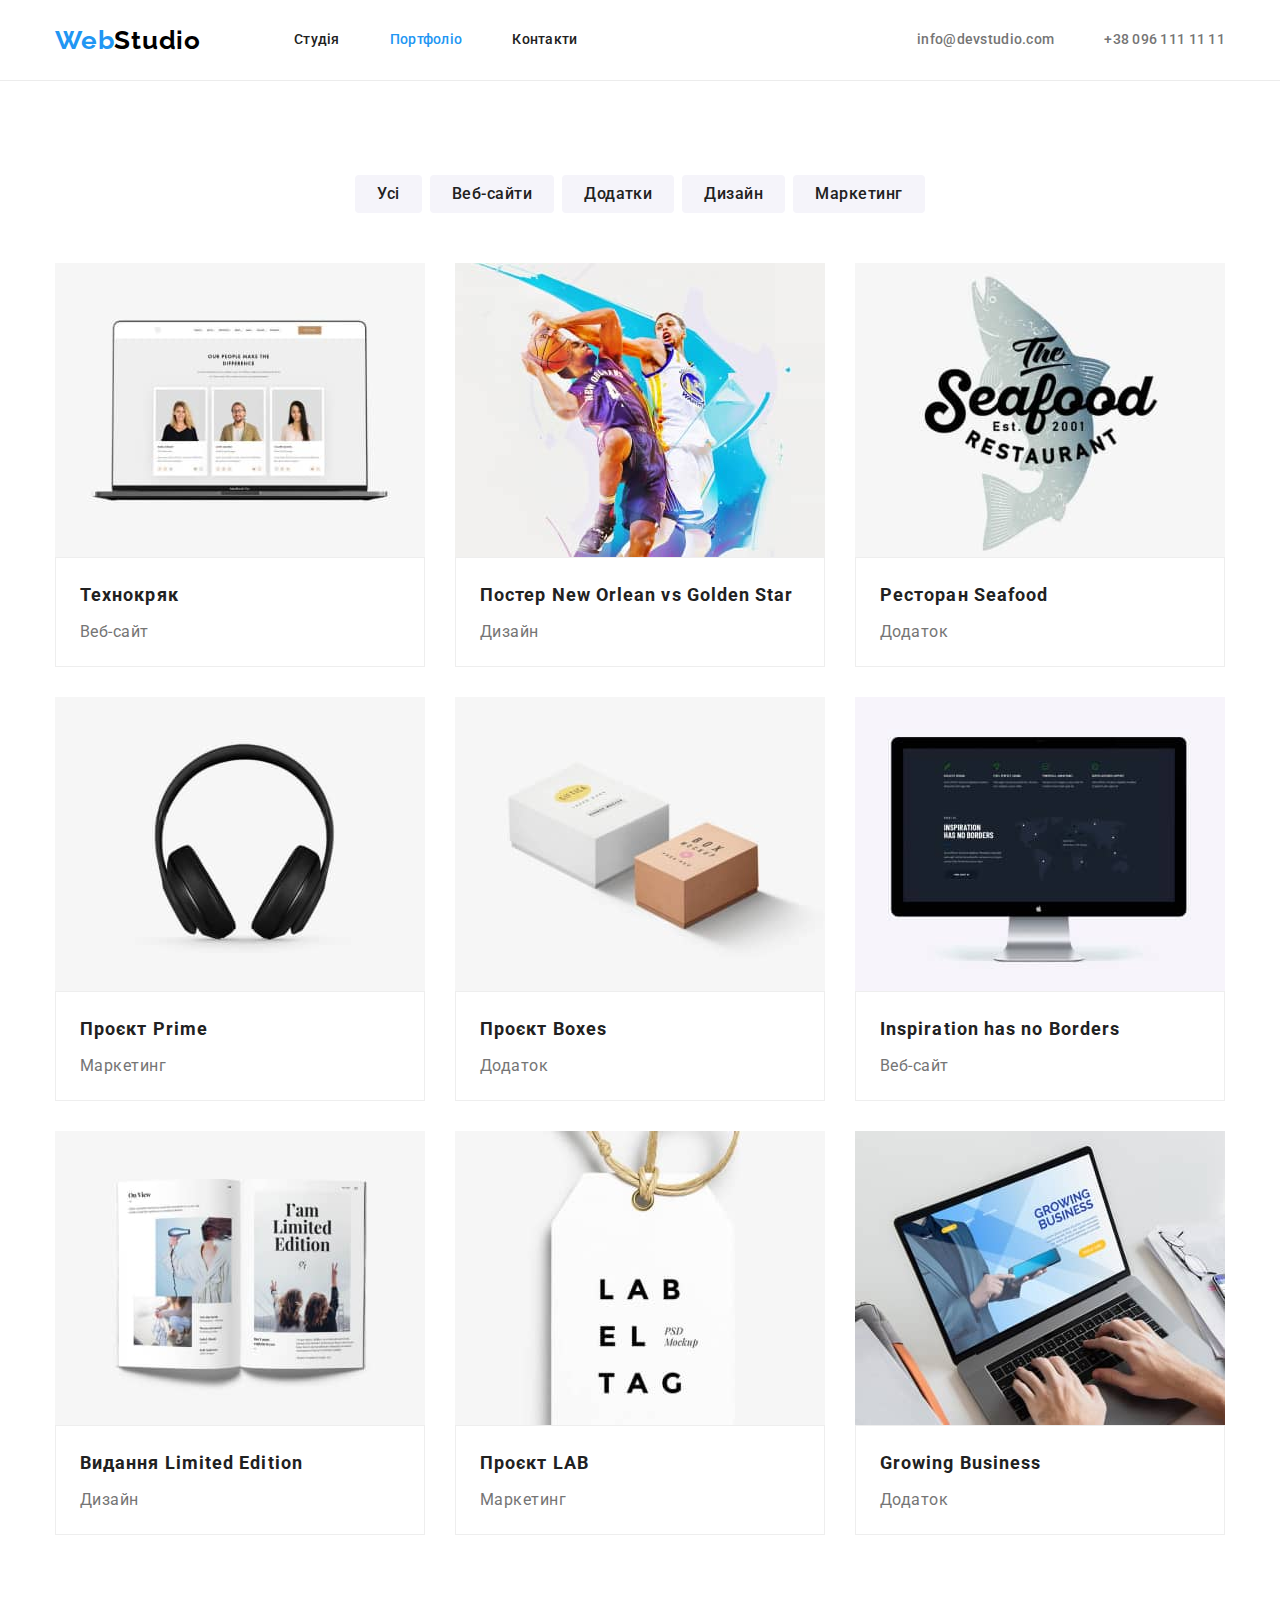
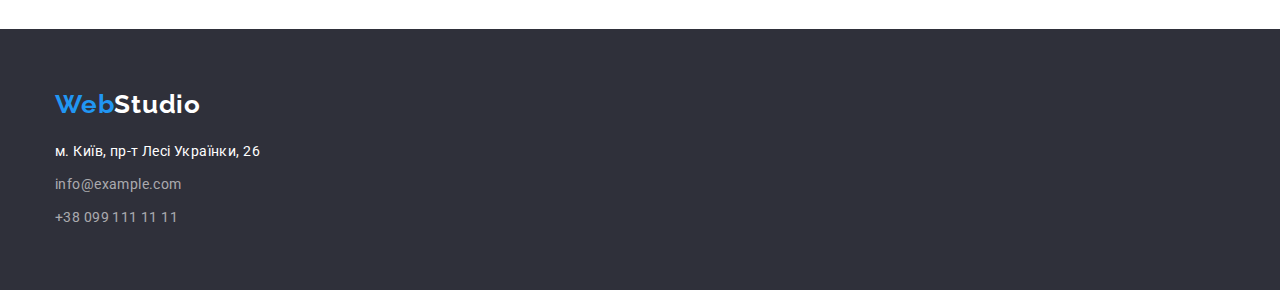
==== portfolio.html @ c918954a "repository for hw-04" ====
<!DOCTYPE html>
<html lang="uk">
<head>
    <meta charset="UTF-8">
    <meta http-equiv="X-UA-Compatible" content="IE=edge">
    <meta name="viewport" content="width=device-width, initial-scale=1.0">
    <title>Portfolio</title>
    <link rel="preconnect" href="https://fonts.googleapis.com">
    <link rel="preconnect" href="https://fonts.gstatic.com" crossorigin>
    <link href="https://fonts.googleapis.com/css2?family=Raleway:wght@700&family=Roboto:wght@400;500;700;900&display=swap"
        rel="stylesheet">
    <link rel="stylesheet" href="https://cdn.jsdelivr.net/npm/modern-normalize@1.1.0/modern-normalize.min.css">
    <link rel="stylesheet" href="./css/style.css">
    
</head>

<body>
    <header class="page-header"><!--шапка сторінки-->
        <div class="page-header-container container">
            <a class="logo-accent header-logo link" href="./index.html">Web<span class="top-logo">Studio</span>
            </a>
        <nav>
            <ul class="menu-container">
                <li class="list"><a class="menu-links link" href="./index.html">Студія</a></li>
                <li class="list"><a class="menu-links link current" href="./portfolio.html">Портфоліо</a></li>
                <li class="list"><a class="menu-links link" href="">Контакти</a></li>
            </ul>
        </nav>
    
        <ul class="contacts-container">
            <li class="list"><a class="contacts-links link" href="mailto:info@devstudio.com">info@devstudio.com</a></li>
            <li class="list"><a class="contacts-links link" href="tel:+380961111111">+38 096 111 11 11</a></li>
        </ul>
        </div>
    </header>

    <main><!--Основний контент-->
        <h1 class="visually-hidden">Портфоліо</h1>

    <section class="section">
        <div class="container">
            <ul class="filter-list list">
                <li><button class="filter-btn" type="button">Усі</button></li>
                <li><button class="filter-btn" type="button">Веб-сайти</button></li>
                <li><button class="filter-btn" type="button">Додатки</button></li>
                <li><button class="filter-btn" type="button">Дизайн</button></li>
                <li><button class="filter-btn" type="button">Маркетинг</button></li>
            </ul>
            
            <ul class="project-list list">
                <li>
                    <a class="link" href="">
                        <img src="./images/portfolio/tehnokryak.jpg" alt="екран ноутбука з зображенням веб-сайту" width="370">
                        <div class="project-card-container">
                            <h2 class="project-headers">Технокряк</h2>
                            <p class="project-description">Веб-сайт</p>
                        </div>
                    </a>
                </li>
            
                <li>
                    <a class="link" href="">
                        <img src="./images/portfolio/poster-orlean.jpg" alt="двоє баскедболістів змагаються за перемогу"
                            width="370">
                        <div class="project-card-container">
                            <h2 class="project-headers">Постер New Orlean vs Golden Star</h2>
                            <p class="project-description">Дизайн</p>
                        </div>
                    </a>
                </li>
            
                <li>
                    <a class="link" href="">
                        <img src="./images/portfolio/restoran.jpg" alt="риба логотип морської їжі" width="370">
                        <div class="project-card-container">
                            <h2 class="project-headers">Ресторан Seafood</h2>
                            <p class="project-description">Додаток</p>
                        </div>
                    </a>
                </li>
            
                <li>
                    <a class="link" href="">
                        <img src="./images/portfolio/prime-proj.jpg" alt="навушники" width="370">
                         <div class="project-card-container">
                            <h2 class="project-headers">Проєкт Prime</h2>
                            <p class="project-description">Маркетинг</p>
                        </div>
                    </a>
                </li>
            
                <li>
                    <a class="link" href="">
                        <img src="./images/portfolio/proj-boxes.jpg" alt="дві коробочки на білому фоні" width="370">
                        <div class="project-card-container">
                            <h2 class="project-headers">Проєкт Boxes</h2>
                            <p class="project-description">Додаток</p>
                        </div>
                    </a>
                </li>
            
                <li>
                    <a class="link" href="">
                        <img src="./images/portfolio/inspiration.jpg" alt="монітор з веб-сайтом" width="370">
                        <div class="project-card-container">
                            <h2 class="project-headers">Inspiration has no Borders</h2>
                            <p class="project-description">Веб-сайт</p>
                        </div>
                    </a>
                </li>
            
                <li>
                    <a class="link" href="">
                        <img src="./images/portfolio/limited-edition.jpg" alt="розгорнута книга" width="370">
                        <div class="project-card-container">
                            <h2 class="project-headers">Видання Limited Edition</h2>
                            <p class="project-description">Дизайн</p>
                        </div>
                    </a>
                </li>
            
                <li>
                    <a class="link" href="">
                        <img src="./images/portfolio/lab.jpg" alt="бірка з надписом лаб ель таг" width="370">
                        <div class="project-card-container">
                            <h2 class="project-headers">Проєкт LAB</h2>
                            <p class="project-description">Маркетинг</p>
                        </div>
                    </a>
                </li>
            
                <li>
                    <a class="link" href="">
                        <img src="./images/portfolio/growing-bussines.jpg" alt="робота за ноутбуком в додатку бізнесу" width="370">
                        <div class="project-card-container">
                            <h2 class="project-headers">Growing Business</h2>
                            <p class="project-description">Додаток</p>
                        </div>
                    </a>
                </li>
            </ul>
        </div>

    </section>
    
    </main>

    <footer class="footer"><!--Підвал-->
     <div class="container">

             <a class="logo-accent footer-logo link" href="./index.html">Web<span class="bottom-logo">Studio</span>
            </a>
         <address>
             <ul class="list">
                 <li class="address-items">
                     <a class="address-link link" href="https://goo.gl/maps/CPtrU1FHBa2aNyZL9" target="_blank"
                        rel="noopener noreferrer nofollow">м. Київ, пр-т Лесі
                        Українки, 26</a>
                 </li>
                 <li class="address-items"><a class="footer-contacts link"
                        href="mailto:info@example.com">info@example.com</a>
                    </li>
                 <li class="address-items"><a class="footer-contacts link" href="tel:+380991111111">+38 099 111 11 11</a>
                 </li>
             </ul>
         </address>
     </div>
    </footer>
</body>
</html>
---- css/style.css ----
:root {
  --primary-font-text: "Roboto", sans-serif;
  --logo-font-text: "Raleway", sans-serif;
  --accent-color: #2196f3;
  --accent-second-color: #000000;
  --headers-color: #212121;
  --text-color: #757575;
  --background-color: #2f303a;
  --primary-page-color: #ffffff;
  --team-section-color: #f5f4fa;
  --accent-active-color: #188ce8;
  --line-shadow-color: #ececec;
  --translucent-page-color: #ffffff99;
  --project-border-color: #eeeeee;
}

body {
  font-family: var(--primary-font-text);
  background-color: var(--primary-page-color);
  color: var(--text-color);
  font-size: 14px;
  letter-spacing: 0.03em;
}

h1,
h2,
h3,
h4,
p {
  margin: 0;
}

ul,
ol {
  margin: 0;
  padding-left: 0;
}

img {
  display: block;
  max-width: 100%;
  height: auto;
}

button {
  display: block;
  margin: 0 auto;
  cursor: pointer;
  border: none;
  border-radius: 4px;
}

.list {
  list-style: none;
}

.link {
  text-decoration: none;
}

.visually-hidden {
  position: absolute;
  white-space: nowrap;
  width: 1px;
  height: 1px;
  overflow: hidden;
  border: 0;
  padding: 0;
  clip: rect(0 0 0 0);
  clip-path: inset(50%);
  margin: -1px;
}

.container {
  width: 1200px;
  margin: 0 auto;
  padding: 0 15px;
}

.section {
  padding-top: 94px;
  padding-bottom: 94px;
}

/* ====general-logo-items=== */
.logo-accent {
  display: block;
  font-family: var(--logo-font-text);
  font-weight: 700;
  font-size: 26px;
  line-height: 1.19;
  letter-spacing: 0.03em;
  color: var(--accent-color);
}
/* ====general-logo-items-end=== */

/* ====header=== */
/* ====menu=== */
.header-logo {
  margin-right: 93px;
}

.top-logo {
  color: var(--accent-second-color);
}

.page-header {
  border-bottom: 1px solid var(--line-shadow-color);
}

.page-header-container {
  display: flex;
  align-items: center;
}

.menu-container {
  display: flex;
  column-gap: 50px;
}

.menu-links {
  display: block;
  padding-top: 32px;
  padding-bottom: 32px;

  font-weight: 500;
  font-size: 14px;
  line-height: 1.14;
  letter-spacing: 0.02em;
  color: var(--headers-color);
}

.menu-links:hover,
.menu-links:focus {
  color: var(--accent-color);
}

.current {
  color: var(--accent-color);
}
/* ====menu-end=== */

/* ====contacts== */
.contacts-container {
  display: flex;
  margin-left: auto;
  column-gap: 50px;
}

.contacts-links {
  display: block;
  padding-top: 32px;
  padding-bottom: 32px;

  font-weight: 500;
  font-size: 14px;
  line-height: 1.14;
  letter-spacing: 0.02em;
  color: var(--text-color);
}

.contacts-links:hover,
.contacts-links:focus {
  color: var(--accent-color);
}
/* ====contacts-end== */
/* ====header-end=== */

/* ====main-studio==== */
/* ===section-hero=== */
.hero {
  padding-top: 200px;
  padding-bottom: 200px;
  background-color: var(--background-color);
}

.hero-slogan {
  margin: 0 auto 30px;
  width: 696px;

  font-weight: 900;
  font-size: 44px;
  line-height: 1.36;
  text-align: center;
  letter-spacing: 0.06em;
  text-transform: uppercase;
  color: var(--primary-page-color);
}

.hero-btn {
  padding: 10px 32px;

  font-family: inherit;
  font-weight: 700;
  font-size: 16px;
  line-height: 1.88;
  letter-spacing: 0.06em;

  background-color: var(--accent-color);
  color: var(--primary-page-color);
  box-shadow: 0px 4px 4px rgba(0, 0, 0, 0.15);
}

.hero-btn:active,
.hero-btn:hover,
.hero-btn:focus {
  background: var(--accent-active-color);
  box-shadow: 0px 4px 4px rgba(0, 0, 0, 0.15);
}
/* ===section-hero-end=== */

/* ===sectin-features=== */

.features-list {
  display: flex;
  column-gap: 30px;
}

.features-item {
  width: 270px;
}

.features-headers {
  margin-bottom: 10px;

  font-weight: 700;
  font-size: 14px;
  line-height: 1.14;
  letter-spacing: 0.03em;
  text-transform: uppercase;
  color: var(--headers-color);
}

.features-description {
  font-size: 14px;
  line-height: 1.71;
  letter-spacing: 0.03em;
  color: var(--text-color);
}
/* ===section-features-end=== */

/* ===section-directions=== */
.directions-list {
  display: flex;
  column-gap: 30px;
}

/* ===section-directions-end=== */

/* ===directions-and-team-headers== */
.directions-header,
.team-header {
  margin-bottom: 50px;

  font-weight: 700;
  font-size: 36px;
  line-height: 1.17;
  text-align: center;
  letter-spacing: 0.03em;
  color: var(--headers-color);
}
/* ===directions-and-team-headers== */

/* ===section-team=== */
.team {
 background-color: var(--team-section-color);
}

.team-list {
  display: flex;
  column-gap: 30px;
}

.team-cards {
  background-color: var(--primary-page-color);
  box-shadow: 0px 1px 3px rgba(0, 0, 0, 0.12), 0px 1px 1px rgba(0, 0, 0, 0.14),
    0px 2px 1px rgba(0, 0, 0, 0.2);
  border-radius: 0px 0px 4px 4px;
}

.team-cards-description {
  padding-top: 30px;
  padding-bottom: 30px;
}

.team-names {
  margin-bottom: 10px;

  font-weight: 500;
  font-size: 16px;
  line-height: 1.19;
  text-align: center;
  letter-spacing: 0.03em;
  color: var(--headers-color);
}

.team-profession {
  font-size: 16px;
  line-height: 1.19;
  text-align: center;
  letter-spacing: 0.03em;
  color: var(--text-color);
}
/* ===section-team-end=== */
/* ====main-studio-end==== */

/*=======portfolio=page========*/
/* ===filter-buttons=== */
.filter-list {
  display: flex;
  justify-content: center;
  column-gap: 8px;
  margin-bottom: 50px;
}

.filter-btn {
  padding: 6px 22px;

  font-weight: 500;
  font-size: 16px;
  line-height: 1.63;
  text-align: center;
  letter-spacing: 0.03em;

  background-color: var(--team-section-color);
  color: var(--headers-color);
}

.filter-btn:active,
.filter-btn:focus,
.filter-btn:hover {
  background: var(--accent-color);
  box-shadow: 0px 3px 1px rgba(0, 0, 0, 0.1), 0px 1px 2px rgba(0, 0, 0, 0.08),
    0px 2px 2px rgba(0, 0, 0, 0.12);
  color: var(--primary-page-color);
}
/* ===filter-buttons-end=== */

/* ===portfolio-projects=== */
.project-list {
  display: flex;
  flex-wrap: wrap;
  gap: 30px;
}

.project-headers {
  margin-bottom: 4px;

  font-family: inherit;
  font-weight: 700;
  font-size: 18px;
  line-height: 2;
  letter-spacing: 0.06em;
  color: var(--headers-color);
}

.project-description {
  font-family: inherit;
  font-size: 16px;
  line-height: 1.88;
  letter-spacing: 0.03em;
  color: var(--text-color);
}

.project-card-container {
  padding: 19px 24px;
  border: 1px solid var(--project-border-color);
}
/* ===portfolio-projects-end=== */
/*=======portfolio=page-end========*/

/* ===footer=== */
.footer-logo {
  margin-bottom: 20px;
}

.bottom-logo {
  color: var(--primary-page-color);
}

.footer {
  padding-top: 60px;
  padding-bottom: 60px;

  background-color: var(--background-color);
}

.address-items:not(:last-child) {
  margin-bottom: 9px;
}

.address-link {
  font-style: normal;
  font-weight: 400;
  font-size: 14px;
  line-height: 1.71;
  letter-spacing: 0.03em;
  color: var(--primary-page-color);
}

.address-link:hover,
.address-link:focus {
  color: var(--accent-color);
}

.footer-contacts {
  font-style: normal;
  font-weight: 400;
  font-size: 14px;
  line-height: 1.71;
  letter-spacing: 0.03em;
  color: var(--translucent-page-color);
}

.footer-contacts:hover,
.footer-contacts:focus {
  color: var(--accent-color);
}
/* ===footer-end=== */
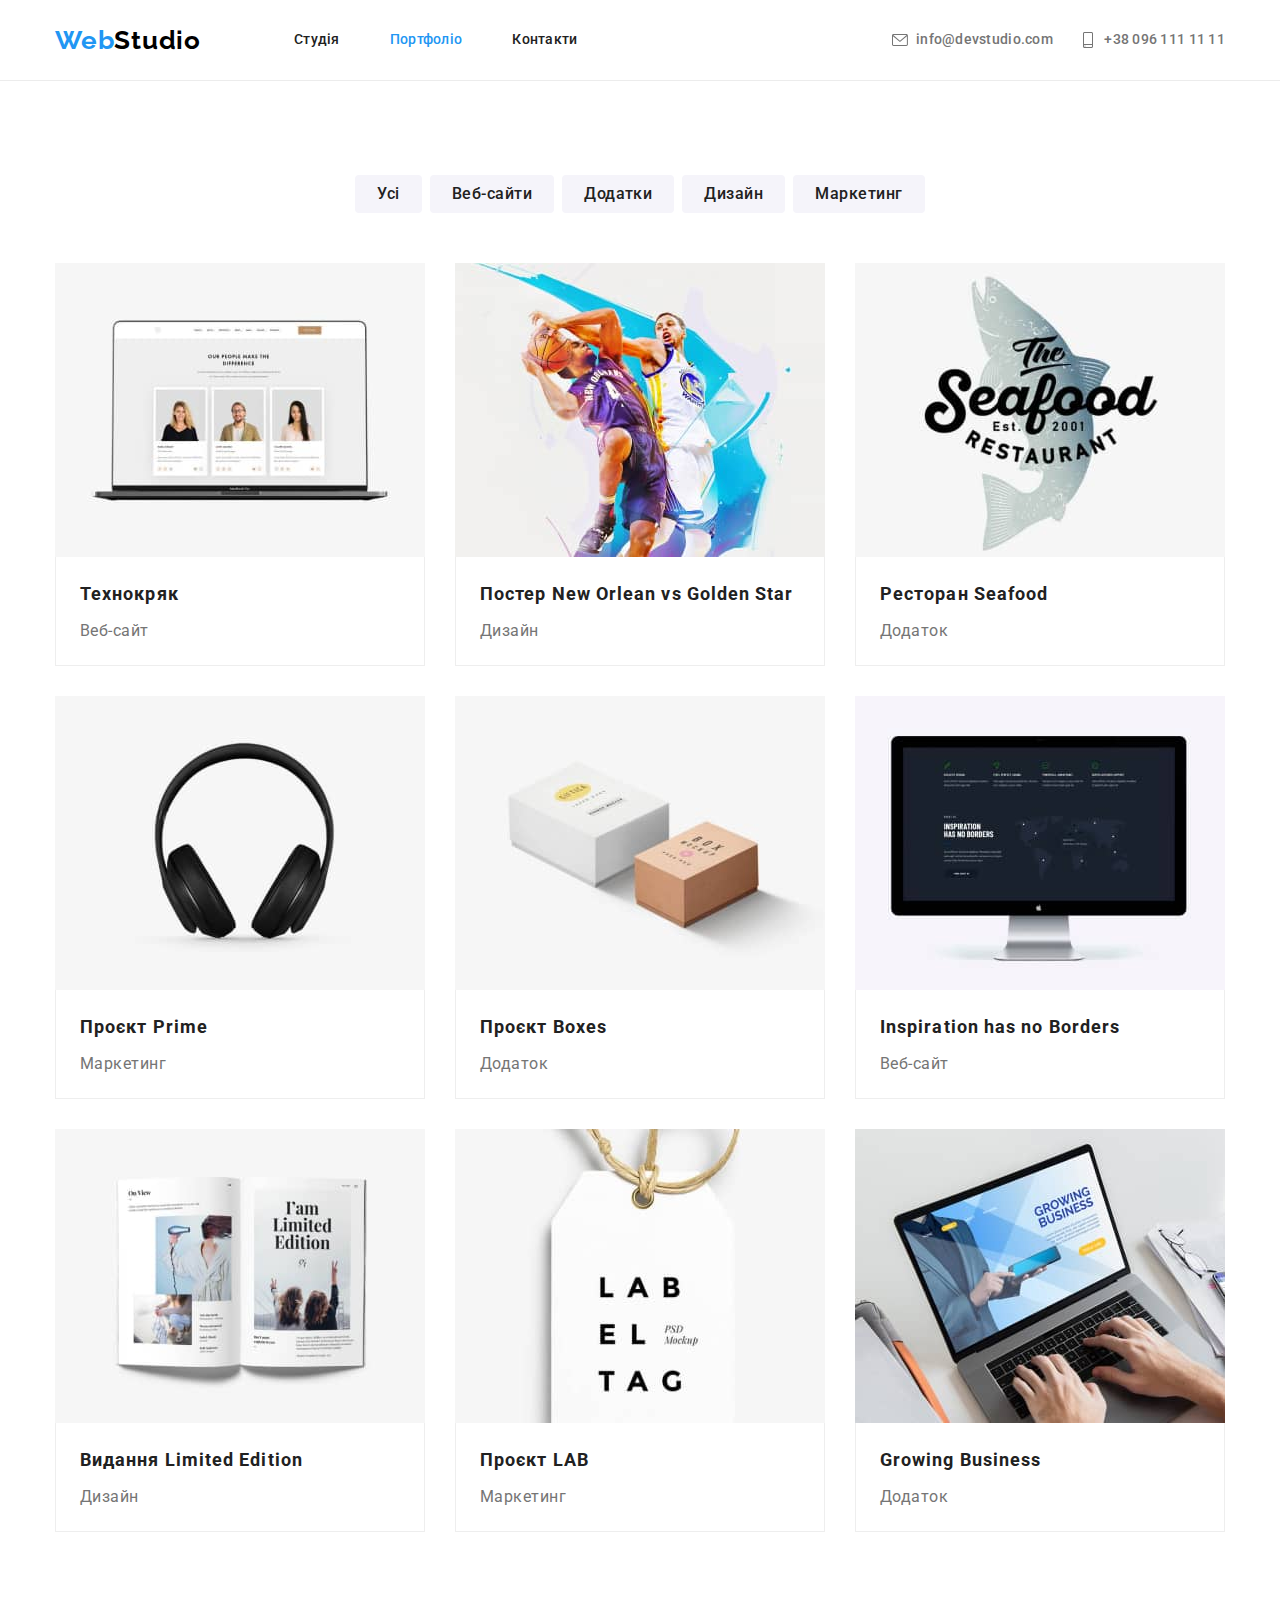
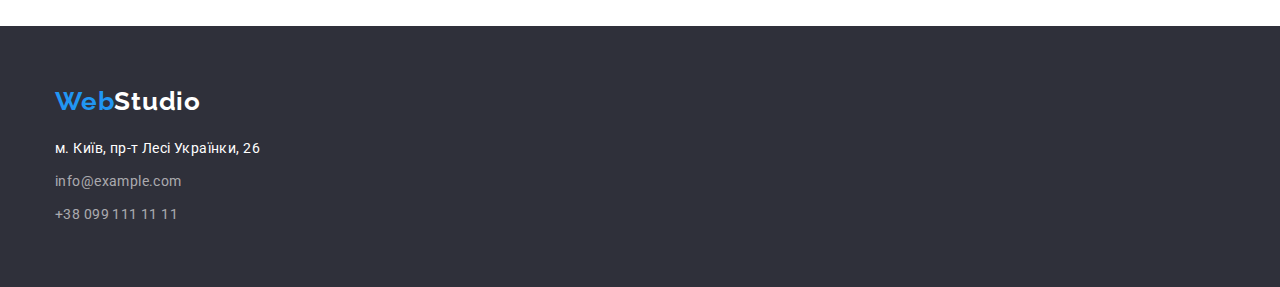
==== commit f1b9937c: "made icons to the links" ====
--- a/portfolio.html
+++ b/portfolio.html
@@ -28,8 +28,20 @@
         </nav>
     
         <ul class="contacts-container">
-            <li class="list"><a class="contacts-links link" href="mailto:info@devstudio.com">info@devstudio.com</a></li>
-            <li class="list"><a class="contacts-links link" href="tel:+380961111111">+38 096 111 11 11</a></li>
+            <li class="contacts-item-maill list">
+                <a class="contacts-links link" href="mailto:info@devstudio.com">
+                    <svg lang="en" aria-label="e-mail icon" width="16" height="12">
+                        <use href="./images/sprite.svg#envelope"></use>
+                    </svg>
+                    info@devstudio.com</a>
+            </li>
+            <li class="contacts-item-tell list">
+                <a class="contacts-links link" href="tel:+380961111111">
+                    <svg lang="en" aria-label="phone icon" width="10" height="16">
+                        <use href="./images/sprite.svg#smartphone"></use>
+                    </svg>
+                    +38 096 111 11 11</a>
+            </li>
         </ul>
         </div>
     </header>
--- a/css/style.css
+++ b/css/style.css
@@ -5,13 +5,15 @@
   --accent-second-color: #000000;
   --headers-color: #212121;
   --text-color: #757575;
-  --background-color: #2f303a;
+  --background-footer-color: #2f303a;
   --primary-page-color: #ffffff;
   --team-section-color: #f5f4fa;
   --accent-active-color: #188ce8;
   --line-shadow-color: #ececec;
   --translucent-page-color: #ffffff99;
   --project-border-color: #eeeeee;
+  --bg-hero-color: #c4c4c4;
+  --icon-fill: #afb1b8;
 }
 
 body {
@@ -144,13 +146,27 @@
 .contacts-container {
   display: flex;
   margin-left: auto;
-  column-gap: 50px;
-}
+  column-gap: 30px;
+}
+
+.contacts-item-maill {
+  width: 161px;
+}
+
+.contacts-item-tell {
+  width: 142px;
+}
+
 
 .contacts-links {
-  display: block;
-  padding-top: 32px;
-  padding-bottom: 32px;
+  display: flex;
+  align-items: center;
+  justify-content: space-between;
+  width: 100%;
+  height: 100%;
+  padding: 32px 0;
+
+  fill: currentColor;
 
   font-weight: 500;
   font-size: 14px;
@@ -169,9 +185,19 @@
 /* ====main-studio==== */
 /* ===section-hero=== */
 .hero {
-  padding-top: 200px;
-  padding-bottom: 200px;
-  background-color: var(--background-color);
+  display: flex;
+  align-items: center;
+  max-width: 1600px;
+  height: 600px;
+  margin: 0 auto;
+
+  background-color: var(--bg-hero-color);
+  background-image: linear-gradient(
+      to right,
+      rgba(47, 48, 58, 0.4),
+      rgba(47, 48, 58, 0.4)
+    ),
+    url(../images/hero-image.jpg);
 }
 
 .hero-slogan {
@@ -210,6 +236,17 @@
 /* ===section-hero-end=== */
 
 /* ===sectin-features=== */
+.thumb-features {
+  display: flex;
+  align-items: center;
+  justify-content: center;
+  width: 270px;
+  height: 120px;
+  margin-bottom: 30px;
+
+  background-color: var(--team-section-color);
+  border-radius: 4px;
+}
 
 .features-list {
   display: flex;
@@ -263,7 +300,7 @@
 
 /* ===section-team=== */
 .team {
- background-color: var(--team-section-color);
+  background-color: var(--team-section-color);
 }
 
 .team-list {
@@ -295,11 +332,40 @@
 }
 
 .team-profession {
+  margin-bottom: 16px;
+
   font-size: 16px;
   line-height: 1.19;
   text-align: center;
   letter-spacing: 0.03em;
   color: var(--text-color);
+}
+
+.team-social-list {
+  display: flex;
+  justify-content: center;
+  column-gap: 10px;
+}
+
+.team-social-links {
+  display: flex;
+  justify-content: center;
+  align-items: center;
+  width: 44px;
+  height: 44px;
+  border-radius: 50%;
+  
+   color: var(--icon-fill);
+}
+
+.social-icon {
+  fill: currentColor;
+}
+
+.team-social-links:hover,
+.team-social-links:focus {
+  color: var(--primary-page-color);
+  background-color: var(--accent-color);
 }
 /* ===section-team-end=== */
 /* ====main-studio-end==== */
@@ -365,6 +431,7 @@
 .project-card-container {
   padding: 19px 24px;
   border: 1px solid var(--project-border-color);
+  border-top: none;
 }
 /* ===portfolio-projects-end=== */
 /*=======portfolio=page-end========*/
@@ -382,7 +449,7 @@
   padding-top: 60px;
   padding-bottom: 60px;
 
-  background-color: var(--background-color);
+  background-color: var(--background-footer-color);
 }
 
 .address-items:not(:last-child) {
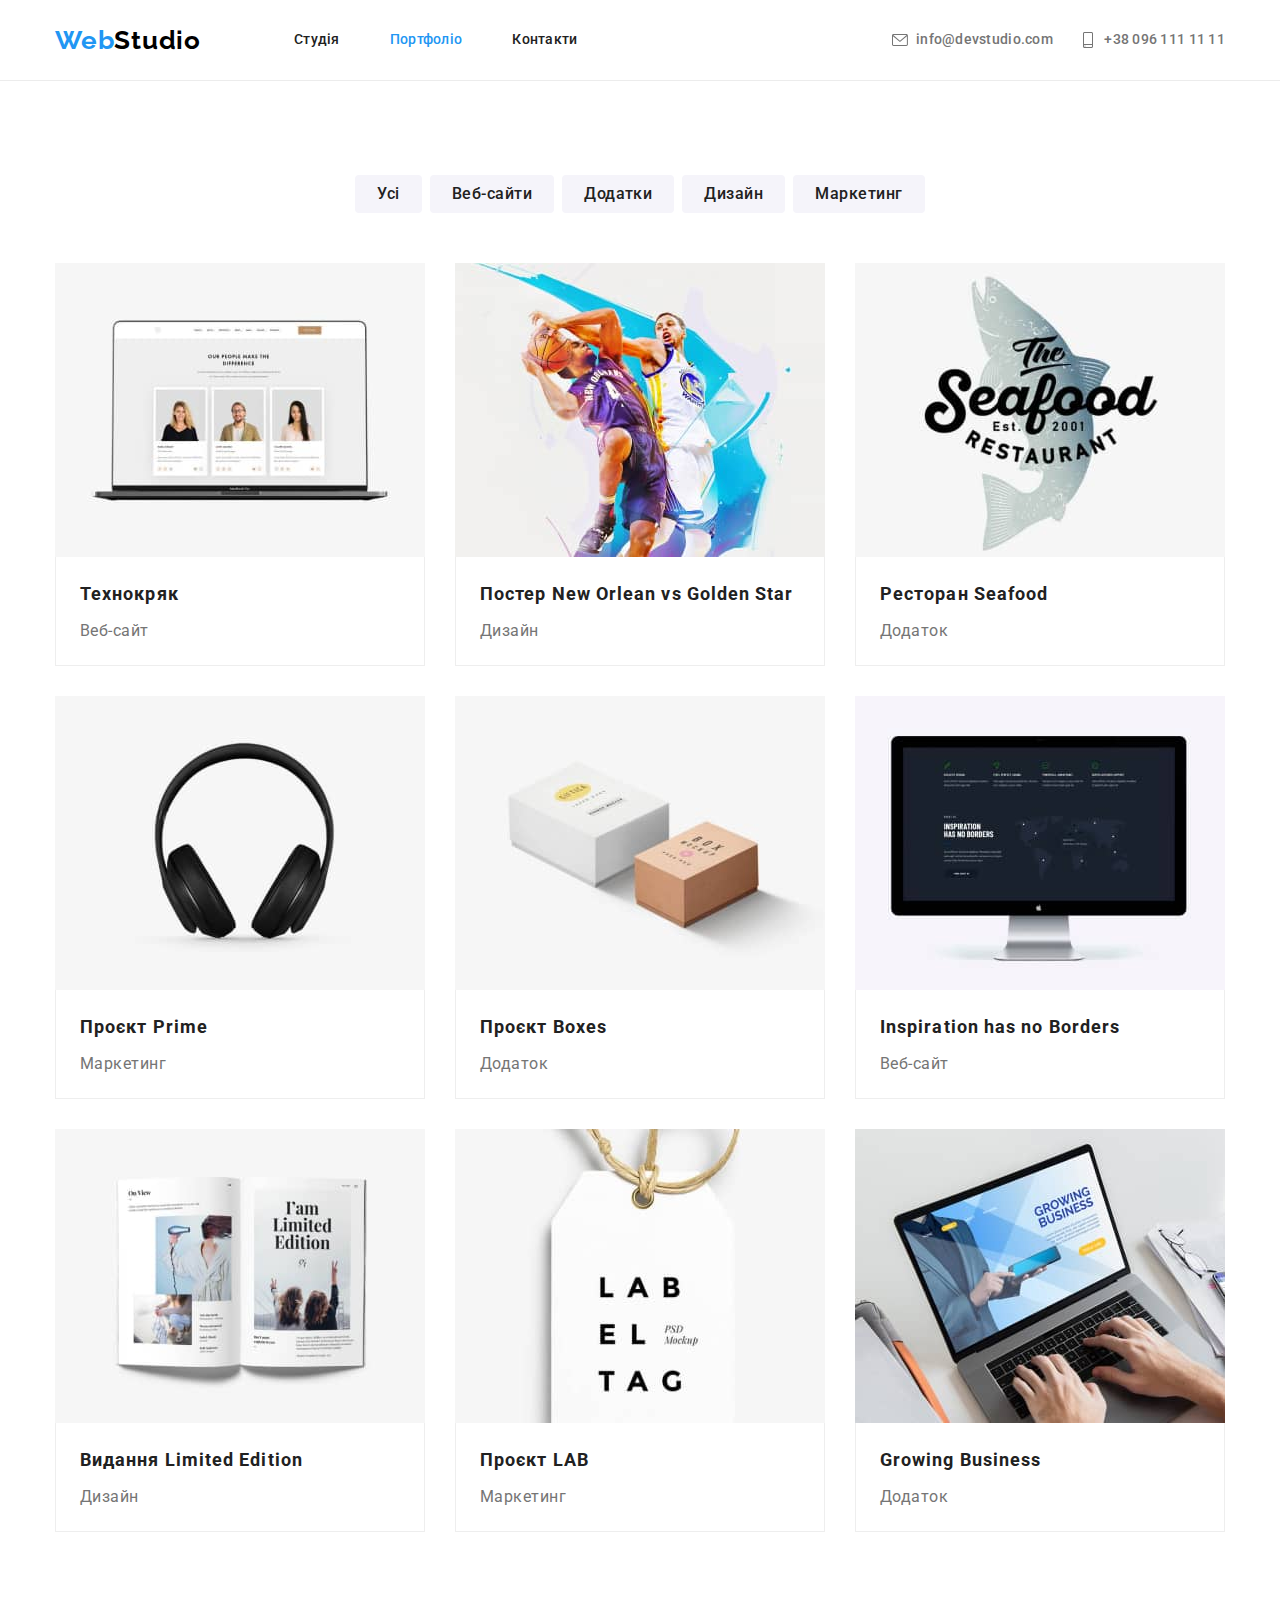
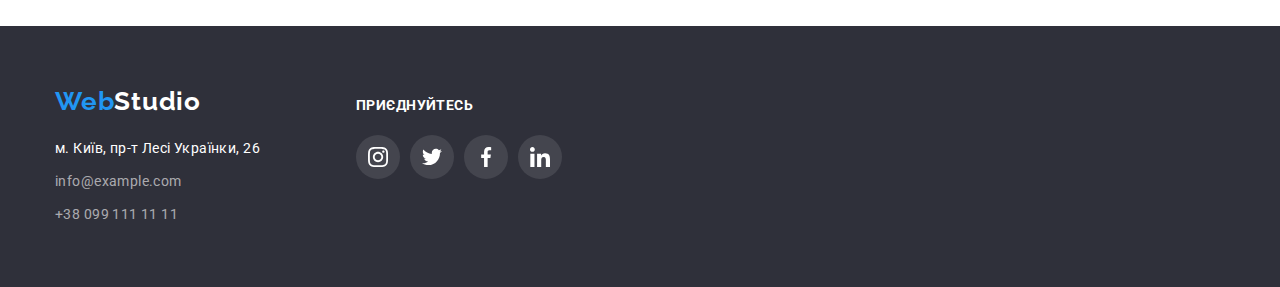
==== commit 02c8b275: "finished HW-04" ====
--- a/portfolio.html
+++ b/portfolio.html
@@ -61,7 +61,7 @@
             
             <ul class="project-list list">
                 <li>
-                    <a class="link" href="">
+                    <a class="project-links link" href="">
                         <img src="./images/portfolio/tehnokryak.jpg" alt="екран ноутбука з зображенням веб-сайту" width="370">
                         <div class="project-card-container">
                             <h2 class="project-headers">Технокряк</h2>
@@ -71,7 +71,7 @@
                 </li>
             
                 <li>
-                    <a class="link" href="">
+                    <a class="project-links link" href="">
                         <img src="./images/portfolio/poster-orlean.jpg" alt="двоє баскедболістів змагаються за перемогу"
                             width="370">
                         <div class="project-card-container">
@@ -82,7 +82,7 @@
                 </li>
             
                 <li>
-                    <a class="link" href="">
+                    <a class="project-links link" href="">
                         <img src="./images/portfolio/restoran.jpg" alt="риба логотип морської їжі" width="370">
                         <div class="project-card-container">
                             <h2 class="project-headers">Ресторан Seafood</h2>
@@ -92,7 +92,7 @@
                 </li>
             
                 <li>
-                    <a class="link" href="">
+                    <a class="project-links link" href="">
                         <img src="./images/portfolio/prime-proj.jpg" alt="навушники" width="370">
                          <div class="project-card-container">
                             <h2 class="project-headers">Проєкт Prime</h2>
@@ -112,7 +112,7 @@
                 </li>
             
                 <li>
-                    <a class="link" href="">
+                    <a class="project-links link" href="">
                         <img src="./images/portfolio/inspiration.jpg" alt="монітор з веб-сайтом" width="370">
                         <div class="project-card-container">
                             <h2 class="project-headers">Inspiration has no Borders</h2>
@@ -122,7 +122,7 @@
                 </li>
             
                 <li>
-                    <a class="link" href="">
+                    <a class="project-links link" href="">
                         <img src="./images/portfolio/limited-edition.jpg" alt="розгорнута книга" width="370">
                         <div class="project-card-container">
                             <h2 class="project-headers">Видання Limited Edition</h2>
@@ -132,7 +132,7 @@
                 </li>
             
                 <li>
-                    <a class="link" href="">
+                    <a class="project-links link" href="">
                         <img src="./images/portfolio/lab.jpg" alt="бірка з надписом лаб ель таг" width="370">
                         <div class="project-card-container">
                             <h2 class="project-headers">Проєкт LAB</h2>
@@ -142,7 +142,7 @@
                 </li>
             
                 <li>
-                    <a class="link" href="">
+                    <a class="project-links link" href="">
                         <img src="./images/portfolio/growing-bussines.jpg" alt="робота за ноутбуком в додатку бізнесу" width="370">
                         <div class="project-card-container">
                             <h2 class="project-headers">Growing Business</h2>
@@ -158,25 +158,61 @@
     </main>
 
     <footer class="footer"><!--Підвал-->
-     <div class="container">
-
-             <a class="logo-accent footer-logo link" href="./index.html">Web<span class="bottom-logo">Studio</span>
-            </a>
-         <address>
-             <ul class="list">
-                 <li class="address-items">
-                     <a class="address-link link" href="https://goo.gl/maps/CPtrU1FHBa2aNyZL9" target="_blank"
-                        rel="noopener noreferrer nofollow">м. Київ, пр-т Лесі
-                        Українки, 26</a>
-                 </li>
-                 <li class="address-items"><a class="footer-contacts link"
-                        href="mailto:info@example.com">info@example.com</a>
-                    </li>
-                 <li class="address-items"><a class="footer-contacts link" href="tel:+380991111111">+38 099 111 11 11</a>
-                 </li>
-             </ul>
-         </address>
-     </div>
+        <div class="container page-footer-container">
+            <div class="address-container">
+                <a class="logo-accent footer-logo link" href="./index.html">Web<span class="bottom-logo">Studio</span>
+                </a>
+                <address>
+                    <ul class="list">
+                        <li class="address-items">
+                            <a class="address-link link" href="https://goo.gl/maps/CPtrU1FHBa2aNyZL9" target="_blank"
+                                rel="noopener noreferrer nofollow">м. Київ, пр-т Лесі
+                                Українки, 26</a>
+                        </li>
+                        <li class="address-items"><a class="footer-contacts link"
+                                href="mailto:info@example.com">info@example.com</a>
+                        </li>
+                        <li class="address-items"><a class="footer-contacts link" href="tel:+380991111111">+38 099 111 11
+                                11</a></li>
+                    </ul>
+                </address>
+            </div>
+    
+            <div>
+                <h2 class="social-footer">приєднуйтесь</h2>
+                <ul class="footer-social-list list">
+                    <li class="social-list-item">
+                        <a class="footer-social-links link" href="">
+                            <svg class="footer-social-icon" lang="en" aria-label="instagram icon" width="20" height="20">
+                                <use href="./images/sprite.svg#instagram"></use>
+                            </svg>
+                        </a>
+                    </li>
+                    <li class="social-list-item">
+                        <a class="footer-social-links link" href="">
+                            <svg class="footer-social-icon" lang="en" aria-label="twitter icon" width="20" height="20">
+                                <use href="./images/sprite.svg#twitter"></use>
+                            </svg>
+                        </a>
+                    </li>
+                    <li class="social-list-item">
+                        <a class="footer-social-links link" href="">
+                            <svg class="footer-social-icon" lang="en" aria-label="facebook icon" width="20" height="20">
+                                <use href="./images/sprite.svg#facebook"></use>
+                            </svg>
+                        </a>
+                    </li>
+                    <li class="social-list-item">
+                        <a class="footer-social-links link" href="">
+                            <svg class="footer-social-icon" lang="en" aria-label="linkedin icon" width="20" height="20">
+                                <use href="./images/sprite.svg#linkedin"></use>
+                            </svg>
+                        </a>
+                    </li>
+                </ul>
+            </div>
+        </div>
+    
     </footer>
 </body>
 </html>--- a/css/style.css
+++ b/css/style.css
@@ -157,7 +157,6 @@
   width: 142px;
 }
 
-
 .contacts-links {
   display: flex;
   align-items: center;
@@ -286,7 +285,8 @@
 
 /* ===directions-and-team-headers== */
 .directions-header,
-.team-header {
+.team-header,
+.customers-header {
   margin-bottom: 50px;
 
   font-weight: 700;
@@ -347,15 +347,23 @@
   column-gap: 10px;
 }
 
-.team-social-links {
+.social-links-item {
   display: flex;
   justify-content: center;
   align-items: center;
   width: 44px;
   height: 44px;
+}
+
+.team-social-links {
+  display: flex;
+  justify-content: center;
+  align-items: center;
+  width: 100%;
+  height: 100%;
   border-radius: 50%;
-  
-   color: var(--icon-fill);
+
+  color: var(--icon-fill);
 }
 
 .social-icon {
@@ -366,6 +374,38 @@
 .team-social-links:focus {
   color: var(--primary-page-color);
   background-color: var(--accent-color);
+}
+
+.customers-list {
+  display: flex;
+  column-gap: 30px;
+}
+
+.customers-list-item {
+  width: 170px;
+  height: 92px;
+}
+
+.customers-links {
+  display: flex;
+  justify-content: center;
+  align-items: center;
+  width: 100%;
+  height: 100%;
+
+  color: var(--icon-fill);
+  border: 1px solid var(--icon-fill);
+  border-radius: 4px;
+}
+
+.customers-icon {
+  fill: currentColor;
+}
+
+.customers-links:hover,
+.customers-links:focus {
+  color: var(--accent-color);
+  border-color: var(--accent-color);
 }
 /* ===section-team-end=== */
 /* ====main-studio-end==== */
@@ -409,6 +449,16 @@
   gap: 30px;
 }
 
+.project-links {
+  display: block;
+}
+
+.project-links:hover,
+.project-links:focus {
+  box-shadow: 0px 1px 1px rgba(0, 0, 0, 0.12), 0px 4px 4px rgba(0, 0, 0, 0.06),
+    1px 4px 6px rgba(0, 0, 0, 0.16);
+}
+
 .project-headers {
   margin-bottom: 4px;
 
@@ -452,6 +502,16 @@
   background-color: var(--background-footer-color);
 }
 
+.page-footer-container {
+  display: flex;
+  align-items: baseline;
+}
+
+.address-container {
+  width: 231px;
+  margin-right: 70px;
+}
+
 .address-items:not(:last-child) {
   margin-bottom: 9px;
 }
@@ -483,4 +543,47 @@
 .footer-contacts:focus {
   color: var(--accent-color);
 }
+
+.social-footer {
+  margin-bottom: 20px;
+
+  font-weight: 700;
+  font-size: 14px;
+  line-height: 1.43;
+  letter-spacing: 0.03em;
+  text-transform: uppercase;
+  color: var(--primary-page-color);
+}
+
+.footer-social-list {
+  display: flex;
+  column-gap: 10px;
+}
+.social-list-item {
+  display: flex;
+  justify-content: center;
+  align-items: center;
+  width: 44px;
+  height: 44px;
+}
+.footer-social-links {
+  display: flex;
+  justify-content: center;
+  align-items: center;
+  width: 100%;
+  height: 100%;
+
+  color: var(--primary-page-color);
+  background-color: rgba(255, 255, 255, 0.1);
+  border-radius: 50%;
+}
+
+.footer-social-icon {
+  fill: currentColor;
+}
+
+.footer-social-links:hover,
+.footer-social-links:focus {
+  background-color: var(--accent-color);
+}
 /* ===footer-end=== */
